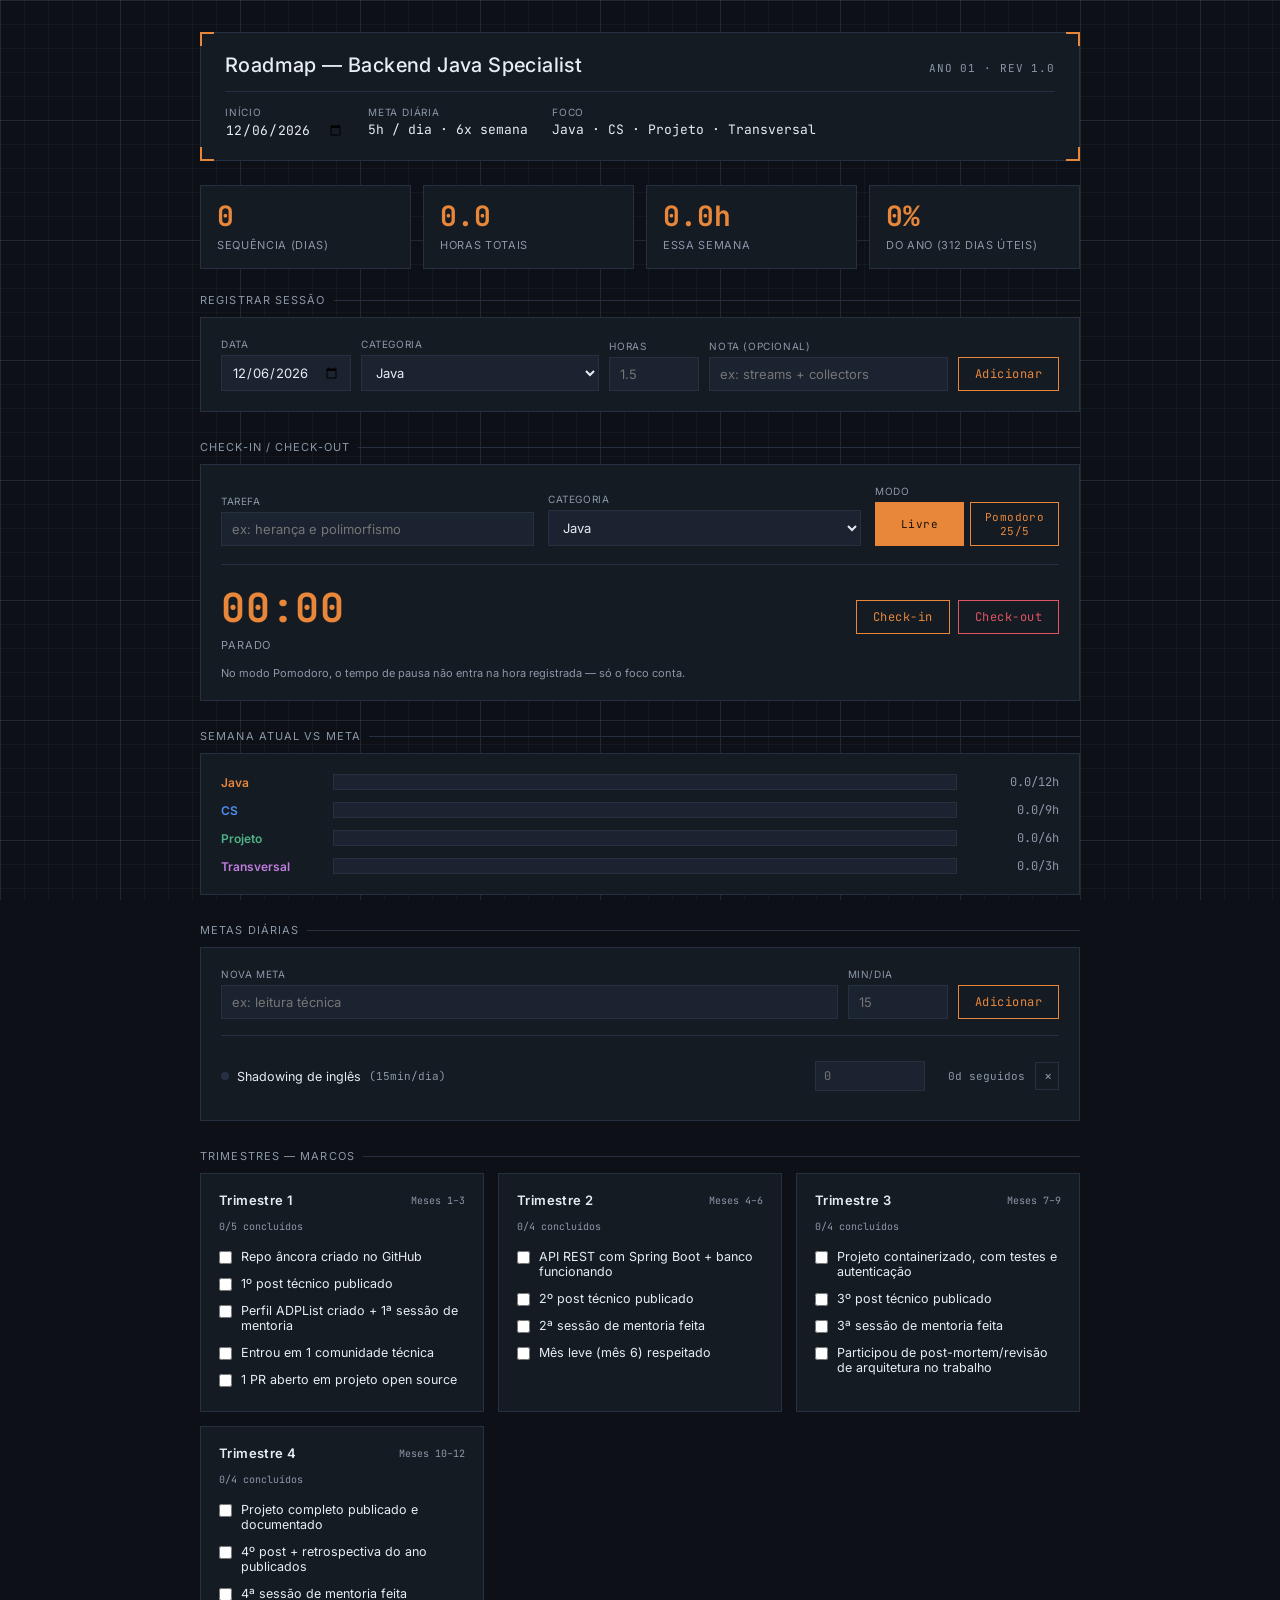
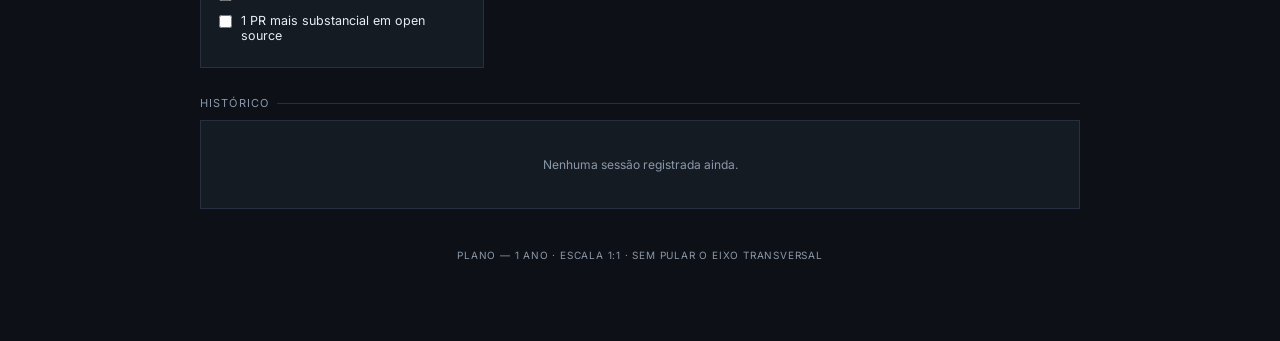
==== roadmap-tracker-frontend/public/tracker.html @ 1e58cba3 "first layout made by AI" ====
<!DOCTYPE html>
<html lang="pt-BR">
<head>
<meta charset="UTF-8">
<meta name="viewport" content="width=device-width, initial-scale=1.0">
<title>Roadmap — Backend Java Specialist</title>

<!-- Fontes -->
<link rel="preconnect" href="https://fonts.googleapis.com">
<link rel="preconnect" href="https://fonts.gstatic.com" crossorigin>
<link href="https://fonts.googleapis.com/css2?family=JetBrains+Mono:wght@400;500;700&family=Inter:wght@400;500;600&display=swap" rel="stylesheet">

<!-- Todo o visual mora aqui -->
<link rel="stylesheet" href="css/style.css">
</head>
<body>

<!-- Camada de fundo fixa (o grid de linhas). Fica parada, quem rola é o conteúdo. -->
<div class="bg-grid" aria-hidden="true"></div>

<div class="wrap">

  <!-- ===================== CABEÇALHO (título + data de início) ===================== -->
  <div class="titleblock">
    <span class="corner tl"></span><span class="corner tr"></span><span class="corner bl"></span><span class="corner br"></span>
    <div class="titleblock-top">
      <h1>Roadmap — Backend Java Specialist</h1>
      <span class="rev mono">ANO 01 · REV 1.0</span>
    </div>
    <div class="titleblock-meta">
      <div class="meta-field">
        <span class="label">Início</span>
        <input type="date" id="startDate" class="mono">
      </div>
      <div class="meta-field">
        <span class="label">Meta diária</span>
        <span class="val mono">5h / dia · 6x semana</span>
      </div>
      <div class="meta-field">
        <span class="label">Foco</span>
        <span class="val mono">Java · CS · Projeto · Transversal</span>
      </div>
    </div>
  </div>

  <!-- ===================== ESTATÍSTICAS RÁPIDAS ===================== -->
  <div class="stats">
    <div class="stat"><div class="num mono" id="statStreak">0</div><div class="lbl">Sequência (dias)</div></div>
    <div class="stat"><div class="num mono" id="statHours">0</div><div class="lbl">Horas totais</div></div>
    <div class="stat"><div class="num mono" id="statWeek">0h</div><div class="lbl">Essa semana</div></div>
    <div class="stat"><div class="num mono" id="statYear">0%</div><div class="lbl">Do ano (312 dias úteis)</div></div>
  </div>

  <!-- ===================== REGISTRO MANUAL DE SESSÃO ===================== -->
  <section>
    <div class="sheet-label">Registrar sessão</div>
    <div class="panel">
      <div class="log-form">
        <div class="field"><label>Data</label><input type="date" id="entryDate"></div>
        <div class="field"><label>Categoria</label>
          <select id="entryCat">
            <option value="Java">Java</option>
            <option value="CS">CS</option>
            <option value="Projeto">Projeto</option>
            <option value="Transversal">Transversal</option>
          </select>
        </div>
        <div class="field"><label>Horas</label><input type="number" id="entryHours" step="0.25" min="0" placeholder="1.5"></div>
        <div class="field"><label>Nota (opcional)</label><input type="text" id="entryNote" placeholder="ex: streams + collectors"></div>
        <button id="addEntry">Adicionar</button>
      </div>
    </div>
  </section>

  <!-- ===================== CHECK-IN / CHECK-OUT (CRONÔMETRO / POMODORO) ===================== -->
  <section>
    <div class="sheet-label">Check-in / check-out</div>
    <div class="panel timer-panel">
      <div class="field"><label>Tarefa</label><input type="text" id="timerNote" placeholder="ex: herança e polimorfismo"></div>
      <div class="field"><label>Categoria</label>
        <select id="timerCat">
          <option value="Java">Java</option>
          <option value="CS">CS</option>
          <option value="Projeto">Projeto</option>
          <option value="Transversal">Transversal</option>
        </select>
      </div>
      <div class="field">
        <label>Modo</label>
        <div class="timer-modes">
          <button type="button" id="modeFree" class="active">Livre</button>
          <button type="button" id="modePomo">Pomodoro 25/5</button>
        </div>
      </div>
      <div class="timer-display-wrap">
        <div>
          <div class="timer-display mono" id="timerDisplay">00:00</div>
          <div class="timer-phase" id="timerPhase">Parado</div>
        </div>
        <div class="timer-actions">
          <button id="timerStart">Check-in</button>
          <button id="timerStop" class="stop" disabled>Check-out</button>
        </div>
      </div>
      <div class="timer-idle-hint">No modo Pomodoro, o tempo de pausa não entra na hora registrada — só o foco conta.</div>
    </div>
  </section>

  <!-- ===================== BARRAS DA SEMANA ===================== -->
  <section>
    <div class="sheet-label">Semana atual vs meta</div>
    <div class="panel" id="weekBars"></div>
  </section>

  <!-- ===================== METAS DIÁRIAS DE HÁBITO ===================== -->
  <section>
    <div class="sheet-label">Metas diárias</div>
    <div class="panel">
      <div class="goal-add">
        <div class="field"><label>Nova meta</label><input type="text" id="goalLabel" placeholder="ex: leitura técnica"></div>
        <div class="field"><label>Min/dia</label><input type="number" id="goalTarget" min="1" placeholder="15"></div>
        <button id="addGoal">Adicionar</button>
      </div>
      <div id="goalsList"></div>
    </div>
  </section>

  <!-- ===================== MARCOS POR TRIMESTRE ===================== -->
  <section>
    <div class="sheet-label">Trimestres — marcos</div>
    <div class="quarters" id="quarters"></div>
  </section>

  <!-- ===================== HISTÓRICO DE SESSÕES ===================== -->
  <section>
    <div class="sheet-label">Histórico</div>
    <div class="panel history" id="history"></div>
  </section>

  <footer>PLANO — 1 ANO · ESCALA 1:1 · SEM PULAR O EIXO TRANSVERSAL</footer>
</div>

<!-- Toda a lógica (estado, cálculos, eventos) mora aqui -->
<script src="js/app.js"></script>
</body>
</html>
---- roadmap-tracker-frontend/public/css/style.css ----
/* ============================================================
   PALETA DE CORES
   Tudo que é cor no site vem daqui. Se quiser trocar o tema,
   é só mexer nessas variáveis — o resto do CSS usa var(--nome).
   ============================================================ */
:root{
  /* Base / estrutura */
  --bg:      #0d1117;  /* fundo da página */
  --panel:   #151b23;  /* fundo dos cards */
  --panel-2: #1b2330;  /* inputs e blocos internos */
  --line:    #263041;  /* bordas e divisórias */
  --fg:      #e6edf3;  /* texto principal */
  --dim:     #8b98a9;  /* texto secundário / labels */

  /* Destaques */
  --accent:    #e8873a; /* laranja — botões, números das estatísticas, foco */
  --accent-2:  #4fb286; /* verde — pausa do pomodoro, streaks, meta batida */
  --danger:    #e05561; /* vermelho — remover */
  --on-accent: #1a1005; /* texto sobre fundo laranja */

  /* Cores por categoria de estudo */
  --cat-java:        #e8873a; /* laranja */
  --cat-cs:           #4f8ff0; /* azul */
  --cat-projeto:      #4fb286; /* verde */
  --cat-transversal:  #c07ede; /* roxo claro */

  /* Grid do fundo (mais sutil que as bordas) */
  --grid-minor: rgba(139,152,169,0.06);
  --grid-major: rgba(139,152,169,0.12);
}

/* ============================================================
   RESET BÁSICO E TIPOGRAFIA
   ============================================================ */
*{ box-sizing:border-box; margin:0; padding:0; }

body{
  background: var(--bg);
  color: var(--fg);
  font-family: 'Inter', sans-serif;
  min-height: 100vh;
  position: relative;
}

.mono{ font-family:'JetBrains Mono', monospace; }

/* Fundo em grid, FIXO na tela. Não faz parte do fluxo normal da
   página — por isso ele não rola junto com o conteúdo. Só o que
   está dentro de .wrap (título, cards, texto) se move ao rolar. */
.bg-grid{
  position: fixed;
  inset: 0;
  z-index: -1;
  background:
    linear-gradient(var(--grid-minor) 1px, transparent 1px) 0 0 / 24px 24px,
    linear-gradient(90deg, var(--grid-minor) 1px, transparent 1px) 0 0 / 24px 24px,
    linear-gradient(var(--grid-major) 1px, transparent 1px) 0 0 / 120px 120px,
    linear-gradient(90deg, var(--grid-major) 1px, transparent 1px) 0 0 / 120px 120px;
}

.wrap{
  max-width: 920px;
  margin: 0 auto;
  padding: 32px 20px 80px;
  position: relative;
}

/* ============================================================
   CABEÇALHO (título block estilo prancheta técnica)
   ============================================================ */
.titleblock{
  border: 1px solid var(--line);
  background: var(--panel);
  padding: 20px 24px;
  margin-bottom: 24px;
  position: relative;
}
.corner{ position:absolute; width:14px; height:14px; }
.corner.tl{ top:-1px; left:-1px; border-top:2px solid var(--accent); border-left:2px solid var(--accent); }
.corner.tr{ top:-1px; right:-1px; border-top:2px solid var(--accent); border-right:2px solid var(--accent); }
.corner.bl{ bottom:-1px; left:-1px; border-bottom:2px solid var(--accent); border-left:2px solid var(--accent); }
.corner.br{ bottom:-1px; right:-1px; border-bottom:2px solid var(--accent); border-right:2px solid var(--accent); }

.titleblock-top{ display:flex; justify-content:space-between; align-items:baseline; flex-wrap:wrap; gap:8px; }
.titleblock h1{ font-size: 20px; font-weight:500; letter-spacing:0.02em; }
.titleblock .rev{ font-size:11px; color:var(--dim); letter-spacing:0.08em; }

.titleblock-meta{ display:flex; gap:24px; margin-top:14px; padding-top:14px; border-top:1px solid var(--line); flex-wrap:wrap; }
.meta-field{ font-size:11px; }
.meta-field .label{ color:var(--dim); letter-spacing:0.08em; text-transform:uppercase; font-size:10px; display:block; margin-bottom:3px; }
.meta-field .val{ font-size:13px; }
.meta-field input[type=date]{
  background:none; border:none; color:var(--fg); font-family:'JetBrains Mono',monospace; font-size:13px; padding:0;
}

/* ============================================================
   CARDS DE ESTATÍSTICA
   ============================================================ */
.stats{ display:grid; grid-template-columns:repeat(auto-fit,minmax(150px,1fr)); gap:12px; margin-bottom:24px; }
.stat{ position:relative; background:var(--panel); border:1px solid var(--line); padding:16px; }
.stat .num{ font-size:28px; font-weight:700; color:var(--accent); line-height:1; }
.stat .lbl{ font-size:11px; color:var(--dim); text-transform:uppercase; letter-spacing:0.06em; margin-top:8px; }

/* ============================================================
   LAYOUT GERAL DE SEÇÃO
   ============================================================ */
section{ margin-bottom: 28px; }
.sheet-label{ font-size:11px; color:var(--dim); text-transform:uppercase; letter-spacing:0.1em; margin-bottom:10px; display:flex; align-items:center; gap:8px; }
.sheet-label::after{ content:''; flex:1; height:1px; background:var(--line); }

.panel{ background:var(--panel); border:1px solid var(--line); padding:20px; }

/* ============================================================
   FORMULÁRIOS / CAMPOS (usado no registro manual e nas metas)
   ============================================================ */
.log-form{ display:grid; grid-template-columns: 130px 1fr 90px 1fr auto; gap:10px; align-items:end; }
.field label{ display:block; font-size:10px; color:var(--dim); text-transform:uppercase; letter-spacing:0.06em; margin-bottom:5px; }

input, select{
  width:100%; background:var(--panel-2); border:1px solid var(--line); color:var(--fg);
  padding:8px 10px; font-family:'Inter',sans-serif; font-size:13px;
}
input:focus, select:focus{ outline:none; border-color:var(--accent); }

button{
  cursor:pointer; border:1px solid var(--accent); background:transparent; color:var(--accent);
  padding:8px 16px; font-family:'JetBrains Mono',monospace; font-size:12px; letter-spacing:0.04em;
  transition: background 0.15s, color 0.15s;
}
button:hover{ background:var(--accent); color:var(--on-accent); }
button.ghost{ border-color:var(--line); color:var(--dim); padding:4px 8px; font-size:14px; }
button.ghost:hover{ background:var(--danger); border-color:var(--danger); color:var(--fg); }

/* ============================================================
   CHECK-IN / CHECK-OUT (CRONÔMETRO / POMODORO)
   ============================================================ */
.timer-panel{ display:grid; grid-template-columns: 1fr 1fr auto; gap:14px; align-items:end; }
.timer-modes{ display:flex; gap:6px; }
.timer-modes button{ flex:1; padding:7px 10px; font-size:11px; }
.timer-modes button.active{ background:var(--accent); color:var(--on-accent); }

.timer-display-wrap{
  grid-column: 1 / -1; display:flex; align-items:center; justify-content:space-between;
  gap:16px; margin-top:4px; padding-top:16px; border-top:1px solid var(--line);
}
.timer-display{ font-size:40px; font-weight:700; color:var(--accent); letter-spacing:0.02em; }
.timer-phase{ font-size:11px; color:var(--dim); text-transform:uppercase; letter-spacing:0.08em; margin-top:4px; }
.timer-phase.brk{ color:var(--accent-2); } /* fase de pausa do pomodoro fica verde */

.timer-actions{ display:flex; gap:8px; }
.timer-actions button.stop{ border-color:var(--danger); color:var(--danger); }
.timer-actions button.stop:hover{ background:var(--danger); color:var(--fg); }

.timer-idle-hint{ font-size:11px; color:var(--dim); grid-column: 1/-1; }

/* ============================================================
   BARRAS DA SEMANA (uma por categoria)
   ============================================================ */
.bar-row{ display:grid; grid-template-columns: 100px 1fr 90px; gap:12px; align-items:center; margin-bottom:12px; font-size:12px; }
.bar-row:last-child{ margin-bottom:0; }
.bar-row .catname{ font-weight:600; }
.bar-track{ height:16px; background:var(--panel-2); border:1px solid var(--line); position:relative; overflow:hidden; }
.bar-fill{ height:100%; transition: width 0.4s ease; }
.bar-fill.over{ background: var(--accent-2) !important; } /* meta batida = verde */
.bar-val{ text-align:right; color:var(--dim); }

/* Uma cor de categoria por linha — aplicada via classe no JS */
.bar-row.cat-java .catname{ color: var(--cat-java); }
.bar-row.cat-cs .catname{ color: var(--cat-cs); }
.bar-row.cat-projeto .catname{ color: var(--cat-projeto); }
.bar-row.cat-transversal .catname{ color: var(--cat-transversal); }
.bar-row.cat-java .bar-fill{ background: color-mix(in srgb, var(--cat-java) 45%, transparent); }
.bar-row.cat-cs .bar-fill{ background: color-mix(in srgb, var(--cat-cs) 45%, transparent); }
.bar-row.cat-projeto .bar-fill{ background: color-mix(in srgb, var(--cat-projeto) 45%, transparent); }
.bar-row.cat-transversal .bar-fill{ background: color-mix(in srgb, var(--cat-transversal) 45%, transparent); }

/* ============================================================
   METAS DIÁRIAS DE HÁBITO
   ============================================================ */
.goal-add{ display:grid; grid-template-columns: 1fr 100px auto; gap:10px; margin-bottom:16px; padding-bottom:16px; border-bottom:1px solid var(--line); align-items:end; }
.goal-row{ display:grid; grid-template-columns: 1fr 110px 90px 24px; gap:10px; align-items:center; padding:9px 0; border-bottom:1px solid var(--line); font-size:12.5px; }
.goal-row:last-child{ border-bottom:none; }
.goal-row.met .glabel{ color:var(--dim); }
.goal-row .glabel{ display:flex; align-items:center; gap:8px; }
.goal-row .gdot{ width:8px; height:8px; border-radius:50%; background:var(--line); flex-shrink:0; }
.goal-row.met .gdot{ background:var(--accent-2); }
.goal-row input[type=number]{ padding:6px 8px; font-size:12px; }
.goal-streak{ text-align:right; color:var(--dim); font-family:'JetBrains Mono',monospace; font-size:11px; }

/* ============================================================
   TRIMESTRES / MARCOS
   ============================================================ */
.quarters{ display:grid; grid-template-columns: repeat(auto-fit, minmax(260px,1fr)); gap:14px; }
.quarter{ background:var(--panel); border:1px solid var(--line); padding:18px; position:relative; }
.quarter-head{ display:flex; justify-content:space-between; align-items:center; margin-bottom:12px; }
.quarter-head h3{ font-size:13px; font-weight:600; letter-spacing:0.03em; }
.quarter-head .months{ font-size:10px; color:var(--dim); font-family:'JetBrains Mono',monospace; }
.qprogress{ font-size:10px; color:var(--dim); margin-bottom:10px; font-family:'JetBrains Mono',monospace; }

.milestone{ display:flex; align-items:flex-start; gap:9px; padding:6px 0; font-size:12.5px; cursor:pointer; }
.milestone input{ width:auto; margin-top:2px; accent-color: var(--accent-2); }
.milestone .txt{ transition: color 0.15s; }
.milestone.done .txt{ color: var(--dim); text-decoration: line-through; text-decoration-color: var(--accent-2); }

/* ============================================================
   HISTÓRICO
   ============================================================ */
.history{ max-height: 320px; overflow-y:auto; }
.entry{ display:grid; grid-template-columns: 90px 100px 60px 1fr 24px; gap:10px; align-items:center; padding:8px 0; border-bottom:1px solid var(--line); font-size:12px; }
.entry:last-child{ border-bottom:none; }
.entry .date{ color:var(--dim); font-family:'JetBrains Mono',monospace; }
.entry .cat{ font-weight:600; }
.entry .cat.cat-java{ color: var(--cat-java); }
.entry .cat.cat-cs{ color: var(--cat-cs); }
.entry .cat.cat-projeto{ color: var(--cat-projeto); }
.entry .cat.cat-transversal{ color: var(--cat-transversal); }
.entry .hrs{ font-family:'JetBrains Mono',monospace; text-align:right; }
.entry .note{ color:var(--dim); overflow:hidden; text-overflow:ellipsis; white-space:nowrap; }
.empty{ color:var(--dim); font-size:12px; padding:16px 0; text-align:center; }

/* ============================================================
   RODAPÉ
   ============================================================ */
footer{ text-align:center; font-size:10px; color:var(--dim); margin-top:40px; letter-spacing:0.08em; }

/* ============================================================
   RESPONSIVO
   ============================================================ */
@media (max-width: 640px){
  .log-form{ grid-template-columns: 1fr 1fr; }
  .timer-panel{ grid-template-columns: 1fr; }
  .entry{ grid-template-columns: 70px 1fr 40px 20px; }
  .entry .note{ display:none; }
}
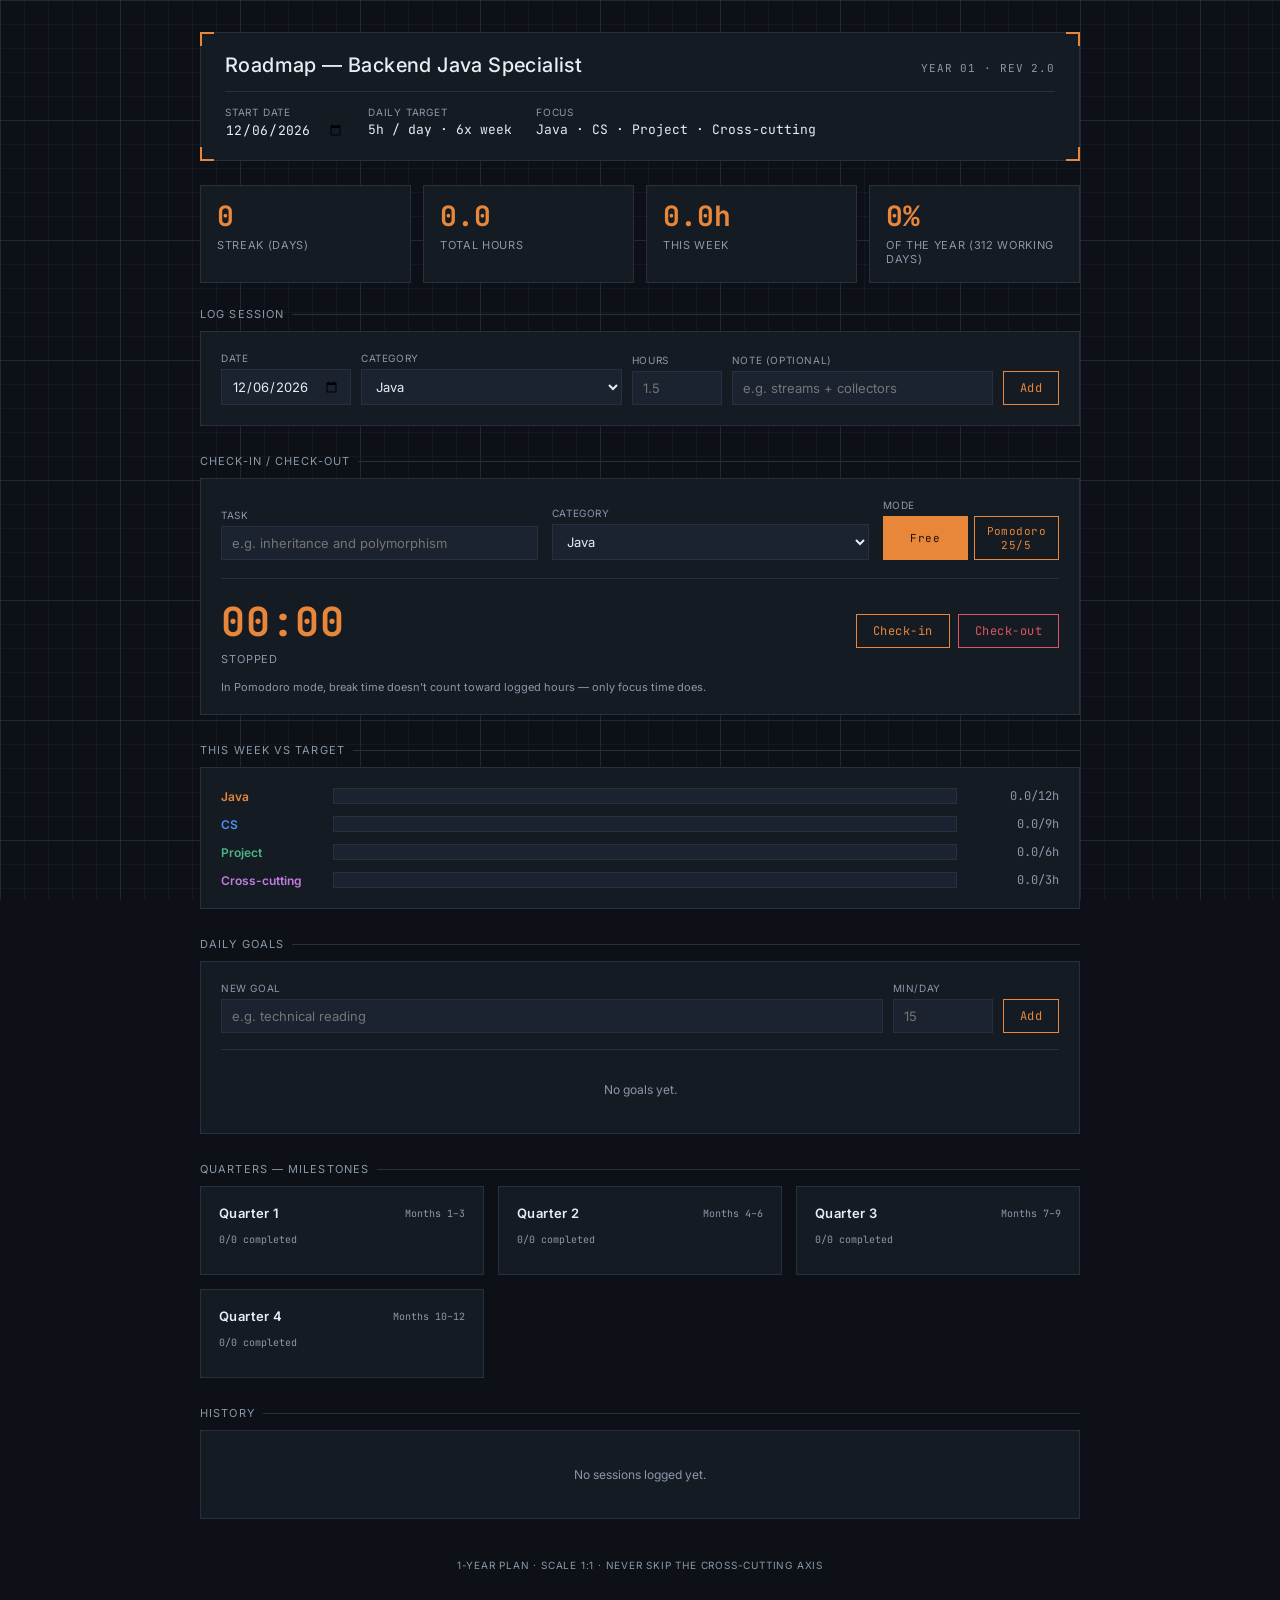
==== commit a260955a: "updating branch and refactoring app.js to different responsabilitis" ====
--- a/roadmap-tracker-frontend/public/tracker.html
+++ b/roadmap-tracker-frontend/public/tracker.html
@@ -1,146 +1,144 @@
 <!DOCTYPE html>
-<html lang="pt-BR">
+<html lang="en">
 <head>
 <meta charset="UTF-8">
 <meta name="viewport" content="width=device-width, initial-scale=1.0">
-<title>Roadmap — Backend Java Specialist</title>
-
-<!-- Fontes -->
+<title>Roadmap Tracker — Backend Java Specialist</title>
 <link rel="preconnect" href="https://fonts.googleapis.com">
 <link rel="preconnect" href="https://fonts.gstatic.com" crossorigin>
 <link href="https://fonts.googleapis.com/css2?family=JetBrains+Mono:wght@400;500;700&family=Inter:wght@400;500;600&display=swap" rel="stylesheet">
-
-<!-- Todo o visual mora aqui -->
 <link rel="stylesheet" href="css/style.css">
 </head>
 <body>
 
-<!-- Camada de fundo fixa (o grid de linhas). Fica parada, quem rola é o conteúdo. -->
 <div class="bg-grid" aria-hidden="true"></div>
 
 <div class="wrap">
 
-  <!-- ===================== CABEÇALHO (título + data de início) ===================== -->
+  <!-- ===================== HEADER ===================== -->
   <div class="titleblock">
     <span class="corner tl"></span><span class="corner tr"></span><span class="corner bl"></span><span class="corner br"></span>
     <div class="titleblock-top">
       <h1>Roadmap — Backend Java Specialist</h1>
-      <span class="rev mono">ANO 01 · REV 1.0</span>
+      <span class="rev mono">YEAR 01 · REV 2.0</span>
     </div>
     <div class="titleblock-meta">
       <div class="meta-field">
-        <span class="label">Início</span>
+        <span class="label">Start date</span>
         <input type="date" id="startDate" class="mono">
       </div>
       <div class="meta-field">
-        <span class="label">Meta diária</span>
-        <span class="val mono">5h / dia · 6x semana</span>
+        <span class="label">Daily target</span>
+        <span class="val mono">5h / day · 6x week</span>
       </div>
       <div class="meta-field">
-        <span class="label">Foco</span>
-        <span class="val mono">Java · CS · Projeto · Transversal</span>
+        <span class="label">Focus</span>
+        <span class="val mono">Java · CS · Project · Cross-cutting</span>
       </div>
     </div>
   </div>
 
-  <!-- ===================== ESTATÍSTICAS RÁPIDAS ===================== -->
+  <!-- ===================== QUICK STATS ===================== -->
   <div class="stats">
-    <div class="stat"><div class="num mono" id="statStreak">0</div><div class="lbl">Sequência (dias)</div></div>
-    <div class="stat"><div class="num mono" id="statHours">0</div><div class="lbl">Horas totais</div></div>
-    <div class="stat"><div class="num mono" id="statWeek">0h</div><div class="lbl">Essa semana</div></div>
-    <div class="stat"><div class="num mono" id="statYear">0%</div><div class="lbl">Do ano (312 dias úteis)</div></div>
+    <div class="stat"><div class="num mono" id="statStreak">0</div><div class="lbl">Streak (days)</div></div>
+    <div class="stat"><div class="num mono" id="statHours">0</div><div class="lbl">Total hours</div></div>
+    <div class="stat"><div class="num mono" id="statWeek">0h</div><div class="lbl">This week</div></div>
+    <div class="stat"><div class="num mono" id="statYear">0%</div><div class="lbl">Of the year (312 working days)</div></div>
   </div>
 
-  <!-- ===================== REGISTRO MANUAL DE SESSÃO ===================== -->
+  <!-- ===================== MANUAL SESSION LOGGING ===================== -->
   <section>
-    <div class="sheet-label">Registrar sessão</div>
+    <div class="sheet-label">Log session</div>
     <div class="panel">
       <div class="log-form">
-        <div class="field"><label>Data</label><input type="date" id="entryDate"></div>
-        <div class="field"><label>Categoria</label>
+        <div class="field"><label>Date</label><input type="date" id="entryDate"></div>
+        <div class="field"><label>Category</label>
           <select id="entryCat">
             <option value="Java">Java</option>
             <option value="CS">CS</option>
-            <option value="Projeto">Projeto</option>
-            <option value="Transversal">Transversal</option>
+            <option value="Project">Project</option>
+            <option value="Cross-cutting">Cross-cutting</option>
           </select>
         </div>
-        <div class="field"><label>Horas</label><input type="number" id="entryHours" step="0.25" min="0" placeholder="1.5"></div>
-        <div class="field"><label>Nota (opcional)</label><input type="text" id="entryNote" placeholder="ex: streams + collectors"></div>
-        <button id="addEntry">Adicionar</button>
+        <div class="field"><label>Hours</label><input type="number" id="entryHours" step="0.25" min="0" placeholder="1.5"></div>
+        <div class="field"><label>Note (optional)</label><input type="text" id="entryNote" placeholder="e.g. streams + collectors"></div>
+        <button id="addEntry">Add</button>
       </div>
     </div>
   </section>
 
-  <!-- ===================== CHECK-IN / CHECK-OUT (CRONÔMETRO / POMODORO) ===================== -->
+  <!-- ===================== CHECK-IN / CHECK-OUT ===================== -->
   <section>
     <div class="sheet-label">Check-in / check-out</div>
     <div class="panel timer-panel">
-      <div class="field"><label>Tarefa</label><input type="text" id="timerNote" placeholder="ex: herança e polimorfismo"></div>
-      <div class="field"><label>Categoria</label>
+      <div class="field"><label>Task</label><input type="text" id="timerNote" placeholder="e.g. inheritance and polymorphism"></div>
+      <div class="field"><label>Category</label>
         <select id="timerCat">
           <option value="Java">Java</option>
           <option value="CS">CS</option>
-          <option value="Projeto">Projeto</option>
-          <option value="Transversal">Transversal</option>
+          <option value="Project">Project</option>
+          <option value="Cross-cutting">Cross-cutting</option>
         </select>
       </div>
       <div class="field">
-        <label>Modo</label>
+        <label>Mode</label>
         <div class="timer-modes">
-          <button type="button" id="modeFree" class="active">Livre</button>
+          <button type="button" id="modeFree" class="active">Free</button>
           <button type="button" id="modePomo">Pomodoro 25/5</button>
         </div>
       </div>
       <div class="timer-display-wrap">
         <div>
           <div class="timer-display mono" id="timerDisplay">00:00</div>
-          <div class="timer-phase" id="timerPhase">Parado</div>
+          <div class="timer-phase" id="timerPhase">Stopped</div>
         </div>
         <div class="timer-actions">
           <button id="timerStart">Check-in</button>
           <button id="timerStop" class="stop" disabled>Check-out</button>
         </div>
       </div>
-      <div class="timer-idle-hint">No modo Pomodoro, o tempo de pausa não entra na hora registrada — só o foco conta.</div>
+      <div class="timer-idle-hint">In Pomodoro mode, break time doesn't count toward logged hours — only focus time does.</div>
     </div>
   </section>
 
-  <!-- ===================== BARRAS DA SEMANA ===================== -->
+  <!-- ===================== WEEKLY BARS ===================== -->
   <section>
-    <div class="sheet-label">Semana atual vs meta</div>
+    <div class="sheet-label">This week vs target</div>
     <div class="panel" id="weekBars"></div>
   </section>
 
-  <!-- ===================== METAS DIÁRIAS DE HÁBITO ===================== -->
+  <!-- ===================== DAILY HABIT GOALS ===================== -->
   <section>
-    <div class="sheet-label">Metas diárias</div>
+    <div class="sheet-label">Daily goals</div>
     <div class="panel">
       <div class="goal-add">
-        <div class="field"><label>Nova meta</label><input type="text" id="goalLabel" placeholder="ex: leitura técnica"></div>
-        <div class="field"><label>Min/dia</label><input type="number" id="goalTarget" min="1" placeholder="15"></div>
-        <button id="addGoal">Adicionar</button>
+        <div class="field"><label>New goal</label><input type="text" id="goalLabel" placeholder="e.g. technical reading"></div>
+        <div class="field"><label>Min/day</label><input type="number" id="goalTarget" min="1" placeholder="15"></div>
+        <button id="addGoal">Add</button>
       </div>
       <div id="goalsList"></div>
     </div>
   </section>
 
-  <!-- ===================== MARCOS POR TRIMESTRE ===================== -->
+  <!-- ===================== QUARTERLY MILESTONES ===================== -->
   <section>
-    <div class="sheet-label">Trimestres — marcos</div>
+    <div class="sheet-label">Quarters — milestones</div>
     <div class="quarters" id="quarters"></div>
   </section>
 
-  <!-- ===================== HISTÓRICO DE SESSÕES ===================== -->
+  <!-- ===================== SESSION HISTORY ===================== -->
   <section>
-    <div class="sheet-label">Histórico</div>
+    <div class="sheet-label">History</div>
     <div class="panel history" id="history"></div>
   </section>
 
-  <footer>PLANO — 1 ANO · ESCALA 1:1 · SEM PULAR O EIXO TRANSVERSAL</footer>
+  <footer>1-YEAR PLAN · SCALE 1:1 · NEVER SKIP THE CROSS-CUTTING AXIS</footer>
 </div>
 
-<!-- Toda a lógica (estado, cálculos, eventos) mora aqui -->
-<script src="js/app.js"></script>
+<!-- type="module" is required: app.js and its imports use ES module
+     import/export syntax, which the browser only allows in modules.
+     This also means the page must be served over http:// (Live
+     Server, etc.) — it will not work opened directly as a file:// URL. -->
+<script type="module" src="js/app.js"></script>
 </body>
-</html>
+</html>
